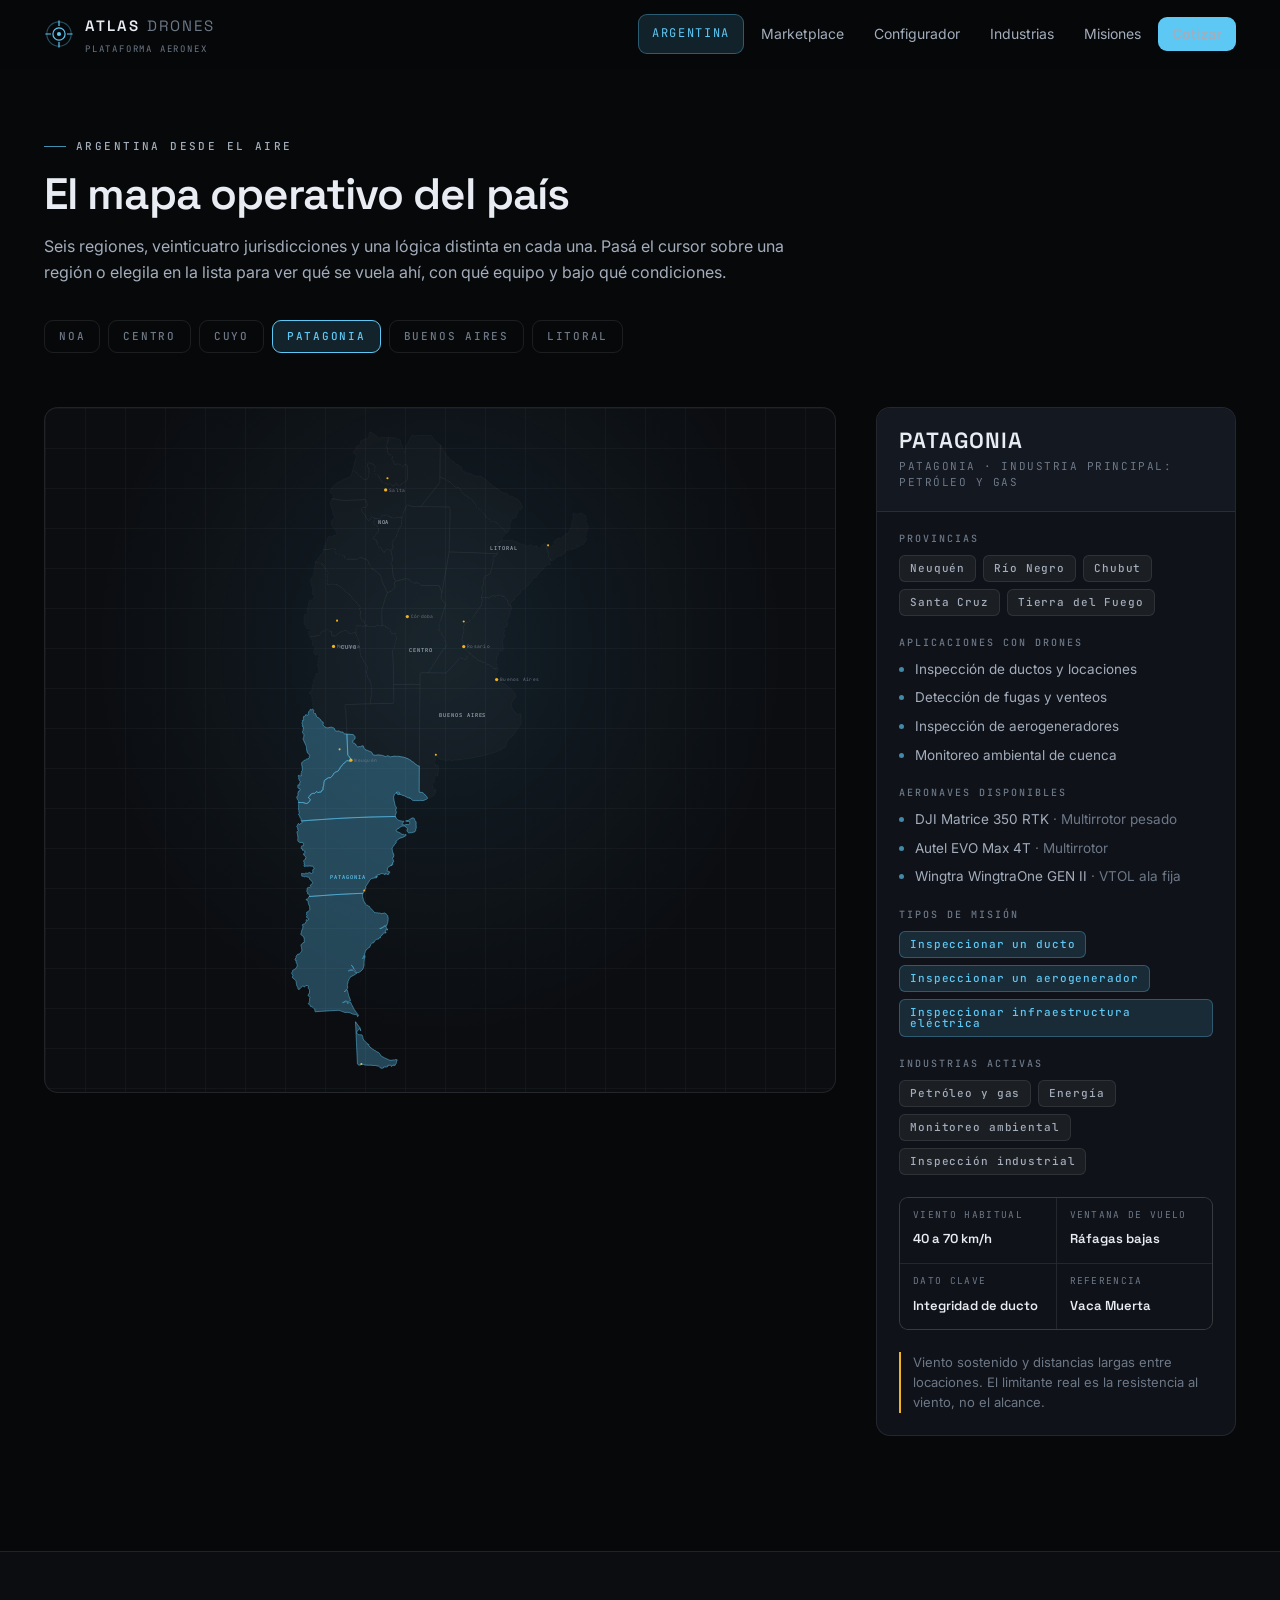
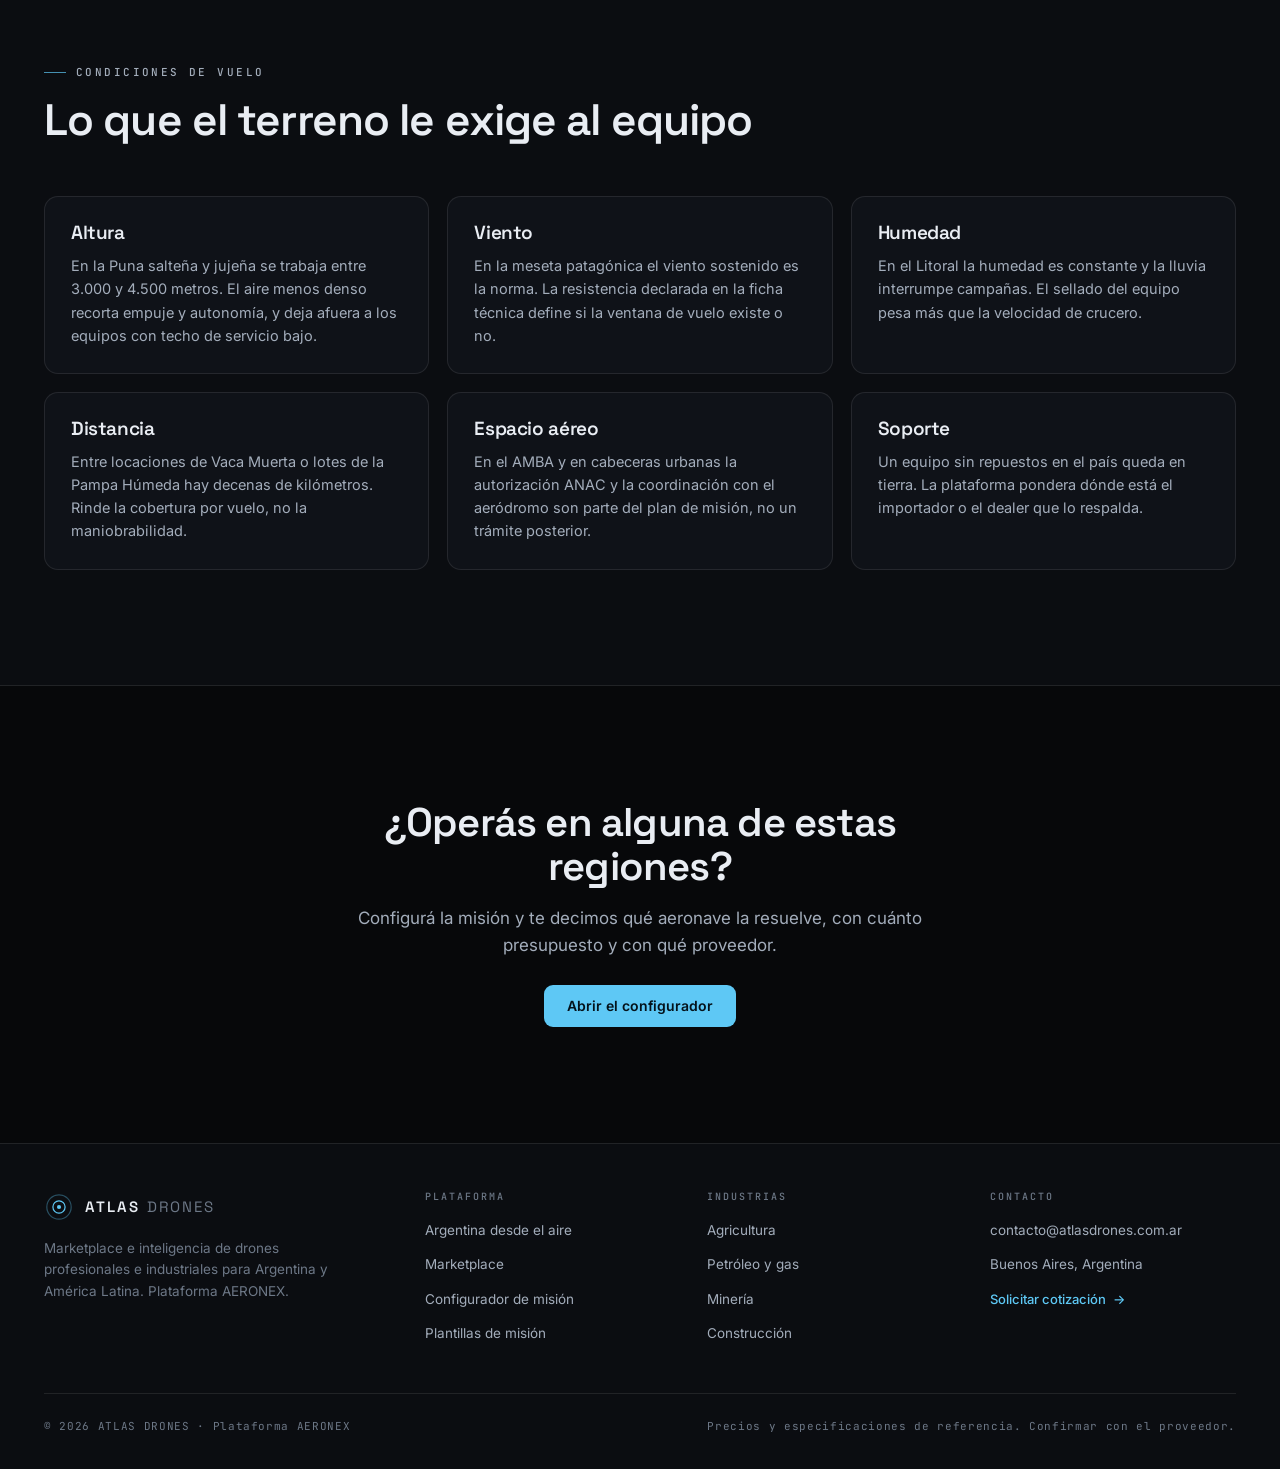
==== argentina.html @ d0c87d59 "Plataforma AERONEX: marketplace e inteligencia de drones para Argentina Sitio estatico de cuatro pag" ====
<!doctype html>
<html lang="es">
<head>
<meta charset="utf-8">
<meta name="viewport" content="width=device-width, initial-scale=1">
<title>Argentina desde el aire · ATLAS DRONES</title>
<meta name="description" content="Mapa interactivo de las seis regiones operativas argentinas: industrias, aplicaciones con drones, aeronaves y tipos de misión.">
<meta name="theme-color" content="#07080a">
<meta property="og:title" content="ATLAS DRONES · plataforma AERONEX">
<meta property="og:description" content="Marketplace e inteligencia de drones profesionales para la industria argentina.">
<meta property="og:type" content="website">
<meta property="og:locale" content="es_AR">
<link rel="icon" href="assets/favicon.svg" type="image/svg+xml">
<link rel="preconnect" href="https://fonts.googleapis.com">
<link rel="preconnect" href="https://fonts.gstatic.com" crossorigin>
<link href="https://fonts.googleapis.com/css2?family=Space+Grotesk:wght@400;500;600;700&family=Inter:wght@400;500;600&family=JetBrains+Mono:wght@400;500&display=swap" rel="stylesheet">
<link rel="stylesheet" href="styles.css">
</head>
<body>
<a class="skip-link" href="#main">Saltar al contenido</a>

<header class="nav" id="nav">
  <div class="container nav__inner">
    <a class="brand" href="index.html" aria-label="ATLAS DRONES, inicio">
      <svg class="brand__mark" viewBox="0 0 32 32" aria-hidden="true">
        <circle cx="16" cy="16" r="13" fill="none" stroke="currentColor" stroke-width="1.3" opacity=".35"/>
        <circle cx="16" cy="16" r="6.5" fill="none" stroke="currentColor" stroke-width="1.3"/>
        <path d="M16 1.5v6M16 24.5v6M1.5 16h6M24.5 16h6" stroke="currentColor" stroke-width="1.3"/>
        <circle cx="16" cy="16" r="2.2" fill="currentColor"/>
      </svg>
      <span>
        <span class="brand__text">ATLAS<span> DRONES</span></span>
        <span class="brand__sub">PLATAFORMA AERONEX</span>
      </span>
    </a>
    <nav class="nav__links" id="navLinks" aria-label="Navegación principal">
      <a href="argentina.html" class="nav__ar">ARGENTINA</a>
      <a href="marketplace.html">Marketplace</a>
      <a href="configurador.html">Configurador</a>
      <a href="index.html#industrias">Industrias</a>
      <a href="index.html#misiones">Misiones</a>
      <a href="#" class="btn btn--sm" data-quote="Consulta general">Cotizar</a>
    </nav>
    <button class="nav__toggle" id="navToggle" aria-expanded="false" aria-controls="navLinks" aria-label="Abrir menú">
      <span></span><span></span><span></span>
    </button>
  </div>
</header>

<main id="main">

  <section class="section" style="padding-block:clamp(40px,6vw,72px) 0">
    <div class="container">
      <header class="section__head reveal" style="margin-bottom:34px">
        <p class="eyebrow">Argentina desde el aire</p>
        <h2>El mapa operativo del país</h2>
        <p>
          Seis regiones, veinticuatro jurisdicciones y una lógica distinta en cada una.
          Pasá el cursor sobre una región o elegila en la lista para ver qué se vuela ahí,
          con qué equipo y bajo qué condiciones.
        </p>
      </header>
      <div class="regiontabs reveal" id="regionTabs"></div>
    </div>
  </section>

  <section class="section" style="padding-top:28px">
    <div class="container">
      <div class="mapwrap">
        <div class="mapstage reveal" id="mapStage"></div>
        <aside class="mappanel reveal" id="mapPanel" aria-live="polite"></aside>
      </div>
    </div>
  </section>

  <section class="section section--alt">
    <div class="container">
      <header class="section__head reveal">
        <p class="eyebrow">Condiciones de vuelo</p>
        <h2>Lo que el terreno le exige al equipo</h2>
      </header>
      <div class="grid grid--3">
        <article class="card reveal"><h3>Altura</h3><p>En la Puna salteña y jujeña se trabaja entre 3.000 y 4.500 metros. El aire menos denso recorta empuje y autonomía, y deja afuera a los equipos con techo de servicio bajo.</p></article>
        <article class="card reveal"><h3>Viento</h3><p>En la meseta patagónica el viento sostenido es la norma. La resistencia declarada en la ficha técnica define si la ventana de vuelo existe o no.</p></article>
        <article class="card reveal"><h3>Humedad</h3><p>En el Litoral la humedad es constante y la lluvia interrumpe campañas. El sellado del equipo pesa más que la velocidad de crucero.</p></article>
        <article class="card reveal"><h3>Distancia</h3><p>Entre locaciones de Vaca Muerta o lotes de la Pampa Húmeda hay decenas de kilómetros. Rinde la cobertura por vuelo, no la maniobrabilidad.</p></article>
        <article class="card reveal"><h3>Espacio aéreo</h3><p>En el AMBA y en cabeceras urbanas la autorización ANAC y la coordinación con el aeródromo son parte del plan de misión, no un trámite posterior.</p></article>
        <article class="card reveal"><h3>Soporte</h3><p>Un equipo sin repuestos en el país queda en tierra. La plataforma pondera dónde está el importador o el dealer que lo respalda.</p></article>
      </div>
    </div>
  </section>

  <section class="section">
    <div class="container" style="text-align:center;max-width:700px">
      <h2 class="reveal" style="font-size:clamp(26px,4vw,40px);margin-bottom:16px">¿Operás en alguna de estas regiones?</h2>
      <p class="lead reveal" style="margin:0 auto 26px">Configurá la misión y te decimos qué aeronave la resuelve, con cuánto presupuesto y con qué proveedor.</p>
      <div class="reveal"><a class="btn" href="configurador.html">Abrir el configurador</a></div>
    </div>
  </section>

</main>

<footer class="footer">
  <div class="container">
    <div class="footer__grid">
      <div>
        <a class="brand" href="index.html">
          <svg class="brand__mark" viewBox="0 0 32 32" aria-hidden="true">
            <circle cx="16" cy="16" r="13" fill="none" stroke="currentColor" stroke-width="1.3" opacity=".35"/>
            <circle cx="16" cy="16" r="6.5" fill="none" stroke="currentColor" stroke-width="1.3"/>
            <circle cx="16" cy="16" r="2.2" fill="currentColor"/>
          </svg>
          <span><span class="brand__text">ATLAS<span> DRONES</span></span></span>
        </a>
        <p>Marketplace e inteligencia de drones profesionales e industriales para Argentina y América Latina. Plataforma AERONEX.</p>
      </div>
      <div>
        <h4>Plataforma</h4>
        <ul>
          <li><a href="argentina.html">Argentina desde el aire</a></li>
          <li><a href="marketplace.html">Marketplace</a></li>
          <li><a href="configurador.html">Configurador de misión</a></li>
          <li><a href="index.html#misiones">Plantillas de misión</a></li>
        </ul>
      </div>
      <div>
        <h4>Industrias</h4>
        <ul>
          <li><a href="marketplace.html?industria=agro">Agricultura</a></li>
          <li><a href="marketplace.html?industria=oil-gas">Petróleo y gas</a></li>
          <li><a href="marketplace.html?industria=mineria">Minería</a></li>
          <li><a href="marketplace.html?industria=construccion">Construcción</a></li>
        </ul>
      </div>
      <div>
        <h4>Contacto</h4>
        <ul>
          <li><a href="mailto:contacto@atlasdrones.com.ar">contacto@atlasdrones.com.ar</a></li>
          <li><span>Buenos Aires, Argentina</span></li>
          <li><button class="link" type="button" data-quote="Consulta general" style="background:none;border:0;padding:0;cursor:pointer">Solicitar cotización</button></li>
        </ul>
      </div>
    </div>
    <div class="footer__bottom">
      <p>&copy; <span data-year>2026</span> ATLAS DRONES · Plataforma AERONEX</p>
      <p>Precios y especificaciones de referencia. Confirmar con el proveedor.</p>
    </div>
  </div>
</footer>

<!-- ------------------------------------------------------- modal cotización -->
<div class="modal" id="quoteModal" role="dialog" aria-modal="true" aria-labelledby="quoteTitle">
  <div class="modal__box">
    <div class="modal__head">
      <h3 id="quoteTitle">Solicitar cotización</h3>
      <button class="modal__close" type="button" data-close aria-label="Cerrar">&times;</button>
    </div>
    <p class="modal__sub">Consulta sobre: <strong id="quoteContext" class="accent">Consulta general</strong></p>
    <form data-mailto="contacto@atlasdrones.com.ar">
      <input type="hidden" name="asunto" id="quoteSubject" value="Consulta general">
      <div class="field"><label for="qNombre">Nombre y empresa</label><input id="qNombre" name="nombre" required placeholder="Nombre, razón social"></div>
      <div class="field"><label for="qContacto">Correo o teléfono</label><input id="qContacto" name="contacto" required placeholder="Para responderte"></div>
      <div class="field"><label for="qProvincia">Provincia de operación</label><input id="qProvincia" name="provincia" placeholder="Neuquén, Córdoba, Salta..."></div>
      <div class="field"><label for="qMensaje">Misión y alcance</label><textarea id="qMensaje" name="mensaje" rows="4" required placeholder="Qué necesitás relevar, superficie o kilómetros, fecha estimada"></textarea></div>
      <button class="btn btn--block" type="submit">Enviar consulta</button>
      <p class="formnote"></p>
    </form>
  </div>
</div>

<script src="assets/data.js"></script>
<script src="assets/geo-argentina.js"></script>
<script src="assets/app.js"></script>
<script src="assets/argentina.js"></script>
</body>
</html>
---- styles.css ----
/* ============================================================================
   ATLAS DRONES · plataforma AERONEX
   Sistema visual: base aeroespacial oscura, acento celeste argentino.
   ========================================================================== */

:root{
  --bg:#07080a;
  --bg-2:#0b0d11;
  --surface:#0f1218;
  --surface-2:#141821;
  --line:rgba(255,255,255,.09);
  --line-2:rgba(255,255,255,.16);
  --tx:#e9edf3;
  --tx-2:#a3adbb;
  --tx-3:#6d7887;
  --ac:#5ec8f5;            /* celeste */
  --ac-2:#8fdcff;
  --ac-dim:rgba(94,200,245,.14);
  --sol:#f0b323;           /* sol de mayo */
  --alert:#ff5a52;
  --ok:#35d39a;
  --r:14px;
  --r-sm:9px;
  --shadow:0 22px 60px -28px rgba(0,0,0,.9);
  --mono:"JetBrains Mono",ui-monospace,SFMono-Regular,Menlo,monospace;
  --display:"Space Grotesk",system-ui,sans-serif;
  --body:"Inter",system-ui,-apple-system,sans-serif;
}

*,*::before,*::after{box-sizing:border-box}
html{scroll-behavior:smooth;-webkit-text-size-adjust:100%}
body{
  margin:0;background:var(--bg);color:var(--tx);
  font:400 16px/1.6 var(--body);
  overflow-x:hidden;
  -webkit-font-smoothing:antialiased;
}
img{max-width:100%;display:block}
a{color:inherit;text-decoration:none}
button,input,select,textarea{font:inherit;color:inherit}
h1,h2,h3,h4{font-family:var(--display);font-weight:600;line-height:1.1;letter-spacing:-.02em;margin:0}
p{margin:0}
ul,ol{margin:0;padding:0;list-style:none}

::selection{background:var(--ac);color:#04121a}
:focus-visible{outline:2px solid var(--ac);outline-offset:3px;border-radius:4px}

.container{width:100%;max-width:1240px;margin-inline:auto;padding-inline:24px}
.skip-link{position:absolute;left:-9999px;top:0;background:var(--ac);color:#04121a;padding:10px 16px;z-index:200}
.skip-link:focus{left:12px;top:12px}

/* ---------- tipografía utilitaria ---------- */
.eyebrow{
  font:500 11px/1 var(--mono);letter-spacing:.22em;text-transform:uppercase;
  color:var(--ac);display:flex;align-items:center;gap:10px;margin-bottom:18px;
}
.eyebrow::before{content:"";width:22px;height:1px;background:var(--ac);opacity:.7}
.eyebrow--sol{color:var(--sol)}
.eyebrow--sol::before{background:var(--sol)}
.mono{font-family:var(--mono);font-size:12px;letter-spacing:.08em}
.accent{color:var(--ac)}
.lead{color:var(--tx-2);font-size:17px;max-width:62ch}

/* ---------- navegación ---------- */
.nav{position:sticky;top:0;z-index:100;background:rgba(7,8,10,.78);backdrop-filter:blur(14px);border-bottom:1px solid transparent;transition:border-color .25s,background .25s}
.nav.is-stuck{border-bottom-color:var(--line);background:rgba(7,8,10,.94)}
.nav__inner{display:flex;align-items:center;gap:24px;height:68px}
.brand{display:flex;align-items:center;gap:11px;flex-shrink:0}
.brand__mark{width:30px;height:30px;color:var(--ac);flex-shrink:0}
.brand__text{font:600 15px/1 var(--display);letter-spacing:.14em}
.brand__text span{color:var(--tx-3);font-weight:400}
.brand__sub{display:block;font:400 9px/1.4 var(--mono);letter-spacing:.2em;color:var(--tx-3);margin-top:4px}
.nav__links{display:flex;align-items:center;gap:4px;margin-left:auto}
.nav__links a{
  padding:9px 13px;border-radius:var(--r-sm);font-size:14px;color:var(--tx-2);
  transition:color .2s,background .2s;white-space:nowrap;
}
.nav__links a:hover{color:var(--tx);background:rgba(255,255,255,.05)}
.nav__links a.is-active{color:var(--tx)}
.nav__links a.nav__ar{
  color:var(--ac);font-family:var(--mono);font-size:12px;letter-spacing:.14em;
  border:1px solid rgba(94,200,245,.35);background:var(--ac-dim);
}
.nav__links a.nav__ar:hover{background:rgba(94,200,245,.22);color:var(--ac-2)}
.nav__toggle{display:none;width:42px;height:42px;background:none;border:1px solid var(--line);border-radius:var(--r-sm);cursor:pointer;padding:0;margin-left:auto}
.nav__toggle span{display:block;width:18px;height:1.5px;background:var(--tx);margin:4px auto;transition:transform .25s,opacity .2s}
.nav__toggle[aria-expanded="true"] span:nth-child(1){transform:translateY(5.5px) rotate(45deg)}
.nav__toggle[aria-expanded="true"] span:nth-child(2){opacity:0}
.nav__toggle[aria-expanded="true"] span:nth-child(3){transform:translateY(-5.5px) rotate(-45deg)}

/* ---------- botones ---------- */
.btn{
  display:inline-flex;align-items:center;justify-content:center;gap:9px;
  padding:13px 22px;border-radius:var(--r-sm);border:1px solid transparent;
  background:var(--ac);color:#04121a;font:600 14px/1 var(--body);
  cursor:pointer;transition:transform .18s,box-shadow .2s,background .2s;
}
.btn:hover{background:var(--ac-2);transform:translateY(-1px);box-shadow:0 12px 30px -14px rgba(94,200,245,.8)}
.btn:active{transform:none}
.btn--ghost{background:transparent;border-color:var(--line-2);color:var(--tx)}
.btn--ghost:hover{background:rgba(255,255,255,.06);border-color:var(--ac);box-shadow:none;color:var(--tx)}
.btn--sm{padding:9px 15px;font-size:13px}
.btn--block{width:100%}
.link{
  display:inline-flex;align-items:center;gap:7px;color:var(--ac);
  font:500 13px/1 var(--body);
}
.link::after{content:"→";transition:transform .2s}
.link:hover::after{transform:translateX(4px)}

/* ---------- secciones ---------- */
.section{padding-block:clamp(72px,9vw,120px);position:relative}
.section--alt{background:var(--bg-2);border-block:1px solid var(--line)}
.section__head{max-width:760px;margin-bottom:52px}
.section__head h2{font-size:clamp(28px,4.2vw,44px);margin-bottom:16px}
.section__head p{color:var(--tx-2)}
.head-row{display:flex;align-items:flex-end;justify-content:space-between;gap:24px;flex-wrap:wrap}

/* ---------- hero ---------- */
.hero{position:relative;overflow:hidden;padding-block:clamp(56px,8vw,104px) clamp(64px,9vw,110px)}
.hero__bg{position:absolute;inset:0;pointer-events:none}
.hero__bg::before{
  content:"";position:absolute;inset:0;
  background-image:linear-gradient(rgba(255,255,255,.028) 1px,transparent 1px),
                   linear-gradient(90deg,rgba(255,255,255,.028) 1px,transparent 1px);
  background-size:64px 64px;
  mask-image:radial-gradient(ellipse 80% 60% at 50% 30%,#000 20%,transparent 75%);
}
.hero__glow{
  position:absolute;top:-18%;left:50%;translate:-50% 0;width:min(900px,120%);aspect-ratio:1;
  background:radial-gradient(circle,rgba(94,200,245,.16),transparent 62%);
}
.hero__inner{position:relative;display:grid;grid-template-columns:minmax(0,1.05fr) minmax(0,.95fr);gap:56px;align-items:center}
.hero__title{font-size:clamp(38px,6.4vw,72px);letter-spacing:-.035em;margin-bottom:22px}
.hero__title em{font-style:normal;color:var(--ac);display:block}
.hero__lead{color:var(--tx-2);font-size:clamp(15px,1.6vw,18px);max-width:56ch;margin-bottom:30px}
.hero__actions{display:flex;gap:12px;flex-wrap:wrap;margin-bottom:34px}
.hero__meta{display:flex;gap:28px;flex-wrap:wrap;padding-top:26px;border-top:1px solid var(--line)}
.hero__meta div strong{display:block;font:600 22px/1 var(--display);color:var(--tx)}
.hero__meta div span{font:400 11px/1.5 var(--mono);letter-spacing:.14em;color:var(--tx-3);text-transform:uppercase}

/* mapa decorativo del hero */
.hero__map{position:relative}
.hero__map svg{width:100%;height:auto;max-height:min(64vh,620px);display:block;overflow:visible}
.hero__map .prov{fill:rgba(94,200,245,.07);stroke:rgba(94,200,245,.4);stroke-width:.8;transition:fill .6s}
.hero__map .prov.lit{fill:rgba(94,200,245,.2)}
.hero__map .city{fill:var(--sol)}
.hero__map .pulse{fill:none;stroke:var(--sol);animation:pulse 3s ease-out infinite}
@keyframes pulse{0%{r:3;opacity:.9}100%{r:26;opacity:0}}

/* ---------- tira de industrias ---------- */
.ticker{border-block:1px solid var(--line);background:var(--bg-2);overflow:hidden;padding-block:14px}
.ticker__track{display:flex;gap:38px;width:max-content;animation:slide 46s linear infinite}
.ticker span{font:500 12px/1 var(--mono);letter-spacing:.16em;text-transform:uppercase;color:var(--tx-3);white-space:nowrap;display:flex;align-items:center;gap:38px}
.ticker span::after{content:"";width:4px;height:4px;border-radius:50%;background:var(--ac);opacity:.6}
@keyframes slide{to{transform:translateX(-50%)}}

/* ---------- grillas de tarjetas ---------- */
.grid{display:grid;gap:18px}
.grid--2{grid-template-columns:repeat(auto-fit,minmax(320px,1fr))}
.grid--3{grid-template-columns:repeat(auto-fit,minmax(290px,1fr))}
.grid--4{grid-template-columns:repeat(auto-fit,minmax(230px,1fr))}

.card{
  position:relative;background:var(--surface);border:1px solid var(--line);
  border-radius:var(--r);padding:26px;transition:border-color .25s,transform .25s,background .25s;
}
.card:hover{border-color:var(--line-2);transform:translateY(-3px);background:var(--surface-2)}
.card h3{font-size:19px;margin-bottom:10px}
.card p{color:var(--tx-2);font-size:14.5px}
.card__icon{width:34px;height:34px;stroke:var(--ac);fill:none;stroke-width:1.4;stroke-linecap:round;stroke-linejoin:round;margin-bottom:18px}
.card__num{font:500 11px/1 var(--mono);color:var(--tx-3);letter-spacing:.16em;margin-bottom:16px;display:block}

/* industria */
.ind{
  display:flex;flex-direction:column;gap:6px;padding:18px;background:var(--surface);
  border:1px solid var(--line);border-radius:var(--r-sm);transition:border-color .2s,background .2s;
}
.ind:hover{border-color:var(--ac);background:var(--surface-2)}
.ind strong{font:600 15px/1.2 var(--display)}
.ind span{font-size:12.5px;color:var(--tx-3)}

/* ---------- mapa interactivo ---------- */
.mapwrap{display:grid;grid-template-columns:minmax(0,1fr) minmax(0,360px);gap:40px;align-items:start}
.mapstage{
  position:relative;background:
    radial-gradient(ellipse at 50% 35%,rgba(94,200,245,.10),transparent 62%),
    var(--bg-2);
  border:1px solid var(--line);border-radius:var(--r);padding:18px;overflow:hidden;
}
.mapstage::before{
  content:"";position:absolute;inset:0;
  background-image:linear-gradient(rgba(255,255,255,.03) 1px,transparent 1px),
                   linear-gradient(90deg,rgba(255,255,255,.03) 1px,transparent 1px);
  background-size:40px 40px;pointer-events:none;
}
.mapstage svg{position:relative;width:100%;height:auto;max-height:72vh;display:block;overflow:visible}
.mapstage .prov{
  fill:rgba(255,255,255,.045);stroke:rgba(255,255,255,.22);stroke-width:.7;
  cursor:pointer;transition:fill .25s,stroke .25s;
}
.mapstage .prov:hover{fill:rgba(94,200,245,.28);stroke:var(--ac)}
.mapstage g.region.is-on .prov{fill:rgba(94,200,245,.3);stroke:var(--ac);stroke-width:1}
.mapstage g.region.is-dim .prov{fill:rgba(255,255,255,.02);stroke:rgba(255,255,255,.1)}
.mapstage .rlabel{
  font:500 11px/1 var(--mono);letter-spacing:.18em;fill:var(--tx-2);
  text-anchor:middle;pointer-events:none;transition:fill .25s;
}
.mapstage g.region.is-on .rlabel{fill:var(--ac)}
.mapstage .city-dot{fill:var(--sol);pointer-events:none}
.mapstage .city-name{font:400 9.5px/1 var(--mono);fill:var(--tx-3);pointer-events:none;letter-spacing:.06em}
.mapstage .scan{
  fill:none;stroke:var(--ac);stroke-width:1;opacity:.55;
  animation:scan 6s linear infinite;
}
@keyframes scan{0%{transform:translateY(0)}100%{transform:translateY(var(--h,1345px))}}

.mappanel{position:sticky;top:92px;background:var(--surface);border:1px solid var(--line);border-radius:var(--r);overflow:hidden}
.mappanel__top{padding:20px 22px;border-bottom:1px solid var(--line);background:var(--surface-2)}
.mappanel__top h3{font-size:22px;letter-spacing:.04em}
.mappanel__top p{font:400 11px/1.5 var(--mono);letter-spacing:.14em;text-transform:uppercase;color:var(--tx-3);margin-top:6px}
.mappanel__body{padding:22px}
.pblock{margin-bottom:22px}
.pblock:last-child{margin-bottom:0}
.pblock h4{font:500 10px/1 var(--mono);letter-spacing:.2em;text-transform:uppercase;color:var(--tx-3);margin-bottom:11px}
.pblock ul{display:flex;flex-direction:column;gap:7px}
.pblock li{font-size:13.5px;color:var(--tx-2);padding-left:16px;position:relative}
.pblock li::before{content:"";position:absolute;left:0;top:8px;width:5px;height:5px;border-radius:50%;background:var(--ac);opacity:.65}
.chips{display:flex;flex-wrap:wrap;gap:7px}
.chip{
  font:500 11px/1 var(--mono);letter-spacing:.08em;padding:7px 10px;border-radius:6px;
  background:rgba(255,255,255,.05);border:1px solid var(--line);color:var(--tx-2);
}
.chip--ac{background:var(--ac-dim);border-color:rgba(94,200,245,.3);color:var(--ac)}
.chip--sol{background:rgba(240,179,35,.12);border-color:rgba(240,179,35,.3);color:var(--sol)}
.pnote{font-size:13px;color:var(--tx-3);border-left:2px solid var(--sol);padding-left:12px;line-height:1.55}
.pstats{display:grid;grid-template-columns:1fr 1fr;gap:1px;background:var(--line);border:1px solid var(--line);border-radius:var(--r-sm);overflow:hidden}
.pstats div{background:var(--surface);padding:12px 13px}
.pstats span{display:block;font:400 9.5px/1 var(--mono);letter-spacing:.14em;text-transform:uppercase;color:var(--tx-3);margin-bottom:6px}
.pstats b{font:600 13px/1.2 var(--display);color:var(--tx)}

.regiontabs{display:flex;flex-wrap:wrap;gap:8px;margin-bottom:26px}
.regiontabs button{
  font:500 11px/1 var(--mono);letter-spacing:.16em;padding:10px 14px;border-radius:var(--r-sm);
  background:transparent;border:1px solid var(--line);color:var(--tx-3);cursor:pointer;transition:all .2s;
}
.regiontabs button:hover{color:var(--tx);border-color:var(--line-2)}
.regiontabs button.is-on{background:var(--ac-dim);border-color:var(--ac);color:var(--ac)}

/* ---------- misiones ---------- */
.mission{
  display:flex;flex-direction:column;gap:12px;padding:22px;background:var(--surface);
  border:1px solid var(--line);border-radius:var(--r);transition:border-color .25s,transform .25s;
}
.mission:hover{border-color:var(--ac);transform:translateY(-3px)}
.mission__top{display:flex;align-items:center;justify-content:space-between;gap:12px}
.mission h3{font-size:17px}
.mission__ex{font-size:13px;color:var(--tx-3);font-style:italic}
.mission__needs{font-size:13.5px;color:var(--tx-2)}
.mission__specs{display:flex;flex-wrap:wrap;gap:6px;margin-top:auto;padding-top:6px}

/* ---------- marketplace ---------- */
.shopbar{
  display:flex;gap:14px;flex-wrap:wrap;align-items:center;justify-content:space-between;
  padding:16px 18px;background:var(--surface);border:1px solid var(--line);border-radius:var(--r);margin-bottom:26px;
}
.filters{display:flex;gap:10px;flex-wrap:wrap;align-items:center}
.select{position:relative}
.select select{
  appearance:none;background:var(--bg-2);border:1px solid var(--line);color:var(--tx);
  padding:10px 34px 10px 13px;border-radius:var(--r-sm);font-size:13.5px;cursor:pointer;
}
.select::after{content:"▾";position:absolute;right:13px;top:50%;translate:0 -50%;pointer-events:none;color:var(--tx-3);font-size:11px}
.fx{display:flex;align-items:center;gap:10px}
.toggle{display:flex;background:var(--bg-2);border:1px solid var(--line);border-radius:var(--r-sm);padding:3px}
.toggle button{
  background:none;border:0;padding:7px 14px;border-radius:6px;cursor:pointer;
  font:500 12px/1 var(--mono);letter-spacing:.1em;color:var(--tx-3);transition:all .2s;
}
.toggle button.is-on{background:var(--ac);color:#04121a}

.gear{display:flex;flex-direction:column;background:var(--surface);border:1px solid var(--line);border-radius:var(--r);overflow:hidden;transition:border-color .25s,transform .25s}
.gear:hover{border-color:var(--line-2);transform:translateY(-3px)}
.gear__vis{position:relative;height:150px;background:radial-gradient(ellipse at 50% 60%,rgba(94,200,245,.16),transparent 65%),var(--surface-2);border-bottom:1px solid var(--line);display:grid;place-items:center}
.gear__vis svg{width:96px;height:96px;stroke:var(--ac);fill:none;stroke-width:1.1;opacity:.9}
.gear__tier{position:absolute;top:12px;left:12px;font:500 10px/1 var(--mono);letter-spacing:.14em;text-transform:uppercase;padding:6px 9px;border-radius:5px;background:rgba(7,8,10,.75);border:1px solid var(--line);color:var(--tx-2)}
.gear__seller{position:absolute;top:12px;right:12px;font:500 10px/1 var(--mono);letter-spacing:.1em;padding:6px 9px;border-radius:5px;background:var(--ac-dim);color:var(--ac)}
.gear__body{padding:20px;display:flex;flex-direction:column;gap:12px;flex:1}
.gear__brand{font:500 11px/1 var(--mono);letter-spacing:.16em;color:var(--tx-3);text-transform:uppercase}
.gear__body h3{font-size:19px}
.gear__body>p{font-size:13.5px;color:var(--tx-2)}
.specs{display:grid;grid-template-columns:repeat(2,1fr);gap:1px;background:var(--line);border:1px solid var(--line);border-radius:var(--r-sm);overflow:hidden}
.specs div{background:var(--surface);padding:10px 12px}
.specs dt{font:400 9.5px/1 var(--mono);letter-spacing:.12em;text-transform:uppercase;color:var(--tx-3);margin-bottom:5px}
.specs dd{margin:0;font:600 13px/1.2 var(--display)}
.gear__foot{margin-top:auto;padding-top:14px;border-top:1px solid var(--line);display:flex;align-items:center;justify-content:space-between;gap:12px;flex-wrap:wrap}
.gear__price strong{display:block;font:600 18px/1.1 var(--display)}
.gear__price span{font:400 10px/1.4 var(--mono);letter-spacing:.1em;color:var(--tx-3);text-transform:uppercase}

.disclaimer{
  display:flex;gap:12px;align-items:flex-start;padding:14px 16px;border-radius:var(--r-sm);
  background:rgba(240,179,35,.07);border:1px solid rgba(240,179,35,.25);color:var(--tx-2);font-size:13px;margin-bottom:26px;
}
.disclaimer b{color:var(--sol);font-weight:600}

/* ---------- configurador ---------- */
.cfg{display:grid;grid-template-columns:minmax(0,380px) minmax(0,1fr);gap:36px;align-items:start}
.cfgform{background:var(--surface);border:1px solid var(--line);border-radius:var(--r);padding:26px;position:sticky;top:92px}
.field{margin-bottom:18px}
.field:last-child{margin-bottom:0}
.field label{display:block;font:500 10px/1 var(--mono);letter-spacing:.18em;text-transform:uppercase;color:var(--tx-3);margin-bottom:9px}
.field select,.field input,.field textarea{
  width:100%;background:var(--bg-2);border:1px solid var(--line);border-radius:var(--r-sm);
  padding:12px 13px;font-size:14px;transition:border-color .2s;
}
.field select{appearance:none;cursor:pointer;background-image:linear-gradient(45deg,transparent 50%,var(--tx-3) 50%),linear-gradient(135deg,var(--tx-3) 50%,transparent 50%);background-position:calc(100% - 18px) 19px,calc(100% - 13px) 19px;background-size:5px 5px;background-repeat:no-repeat}
.field input:focus,.field select:focus,.field textarea:focus{border-color:var(--ac);outline:none}
.field textarea{resize:vertical}
.range output{float:right;font:500 12px/1 var(--mono);color:var(--ac)}
input[type=range]{-webkit-appearance:none;appearance:none;width:100%;height:3px;background:var(--line-2);border-radius:2px;padding:0;border:0}
input[type=range]::-webkit-slider-thumb{-webkit-appearance:none;width:16px;height:16px;border-radius:50%;background:var(--ac);cursor:pointer;border:3px solid var(--bg)}
input[type=range]::-moz-range-thumb{width:16px;height:16px;border-radius:50%;background:var(--ac);cursor:pointer;border:3px solid var(--bg)}
.checks{display:flex;flex-wrap:wrap;gap:7px}
.checks label{display:inline-flex;align-items:center;gap:7px;padding:8px 11px;border:1px solid var(--line);border-radius:var(--r-sm);cursor:pointer;font:500 11px/1 var(--mono);letter-spacing:.06em;color:var(--tx-2);transition:all .2s;margin:0;text-transform:none}
.checks label:hover{border-color:var(--line-2)}
.checks input{position:absolute;opacity:0;pointer-events:none}
.checks label.is-on{background:var(--ac-dim);border-color:var(--ac);color:var(--ac)}

.result{display:flex;flex-direction:column;gap:20px}
.reco{
  position:relative;background:linear-gradient(160deg,rgba(94,200,245,.12),transparent 55%),var(--surface);
  border:1px solid rgba(94,200,245,.4);border-radius:var(--r);padding:28px;overflow:hidden;
}
.reco__tag{font:500 10px/1 var(--mono);letter-spacing:.24em;text-transform:uppercase;color:var(--ac);margin-bottom:14px;display:block}
.reco h3{font-size:clamp(24px,3.4vw,34px);margin-bottom:6px}
.reco__brand{font:500 12px/1 var(--mono);letter-spacing:.16em;text-transform:uppercase;color:var(--tx-3);margin-bottom:16px}
.reco__why{color:var(--tx-2);font-size:14.5px;margin-bottom:22px}
.meters{display:grid;gap:14px;margin-bottom:22px}
.meter__head{display:flex;justify-content:space-between;align-items:baseline;margin-bottom:7px}
.meter__head span{font:500 10px/1 var(--mono);letter-spacing:.16em;text-transform:uppercase;color:var(--tx-3)}
.meter__head b{font:600 14px/1 var(--display);color:var(--tx)}
.meter__bar{height:5px;border-radius:3px;background:rgba(255,255,255,.08);overflow:hidden}
.meter__bar i{display:block;height:100%;border-radius:3px;background:linear-gradient(90deg,var(--ac),var(--ac-2));width:0;transition:width .9s cubic-bezier(.2,.8,.2,1)}
.meter__bar.warm i{background:linear-gradient(90deg,var(--sol),#ffd469)}
.tco{display:grid;grid-template-columns:repeat(auto-fit,minmax(130px,1fr));gap:1px;background:var(--line);border:1px solid var(--line);border-radius:var(--r-sm);overflow:hidden;margin-bottom:22px}
.tco div{background:var(--surface);padding:14px}
.tco span{display:block;font:400 9.5px/1.3 var(--mono);letter-spacing:.12em;text-transform:uppercase;color:var(--tx-3);margin-bottom:7px}
.tco b{font:600 15px/1.1 var(--display)}
.alts{display:grid;gap:10px}
.alt{display:flex;align-items:center;gap:16px;padding:15px 18px;background:var(--surface);border:1px solid var(--line);border-radius:var(--r-sm);transition:border-color .2s}
.alt:hover{border-color:var(--line-2)}
.alt__rank{font:600 13px/1 var(--mono);color:var(--tx-3);width:22px;flex-shrink:0}
.alt__name{flex:1;min-width:0}
.alt__name strong{display:block;font:600 15px/1.2 var(--display)}
.alt__name span{font:400 11px/1.4 var(--mono);letter-spacing:.1em;color:var(--tx-3);text-transform:uppercase}
.alt__score{text-align:right;flex-shrink:0}
.alt__score strong{display:block;font:600 17px/1 var(--display);color:var(--ac)}
.alt__score span{font:400 9.5px/1.4 var(--mono);letter-spacing:.12em;color:var(--tx-3);text-transform:uppercase}

/* ---------- pasos ---------- */
.steps{counter-reset:s;display:grid;gap:18px;grid-template-columns:repeat(auto-fit,minmax(230px,1fr))}
.steps li{position:relative;padding:24px;background:var(--surface);border:1px solid var(--line);border-radius:var(--r)}
.steps li h3{font-size:17px;margin:14px 0 8px}
.steps li p{font-size:13.5px;color:var(--tx-2)}
.steps__num{font:500 11px/1 var(--mono);letter-spacing:.18em;color:var(--ac)}

/* ---------- expansión latam ---------- */
.latam{display:grid;grid-template-columns:repeat(auto-fit,minmax(150px,1fr));gap:10px}
.latam div{
  padding:16px;border:1px solid var(--line);border-radius:var(--r-sm);background:var(--surface);
  display:flex;flex-direction:column;gap:8px;
}
.latam div.is-live{border-color:var(--ac);background:linear-gradient(160deg,var(--ac-dim),transparent)}
.latam b{font:600 14px/1 var(--display)}
.latam span{font:400 10px/1 var(--mono);letter-spacing:.12em;text-transform:uppercase;color:var(--tx-3)}
.latam div.is-live span{color:var(--ac)}

/* ---------- modal de cotización ---------- */
.modal{position:fixed;inset:0;z-index:150;display:grid;place-items:center;padding:20px;background:rgba(3,4,6,.82);backdrop-filter:blur(6px);opacity:0;pointer-events:none;transition:opacity .25s}
.modal.is-open{opacity:1;pointer-events:auto}
.modal__box{width:100%;max-width:520px;max-height:90vh;overflow-y:auto;background:var(--surface);border:1px solid var(--line-2);border-radius:var(--r);padding:28px;transform:translateY(12px);transition:transform .25s}
.modal.is-open .modal__box{transform:none}
.modal__head{display:flex;justify-content:space-between;align-items:flex-start;gap:16px;margin-bottom:8px}
.modal__head h3{font-size:22px}
.modal__close{background:none;border:1px solid var(--line);border-radius:var(--r-sm);width:34px;height:34px;cursor:pointer;color:var(--tx-2);flex-shrink:0}
.modal__close:hover{border-color:var(--ac);color:var(--ac)}
.modal__sub{color:var(--tx-3);font-size:13.5px;margin-bottom:22px}
.formnote{margin-top:14px;font-size:13px;color:var(--tx-3);min-height:20px}
.formnote.ok{color:var(--ok)}
.formnote.err{color:var(--alert)}

/* ---------- pie ---------- */
.footer{border-top:1px solid var(--line);background:var(--bg-2);padding-block:48px 34px}
.footer__grid{display:grid;grid-template-columns:minmax(0,1.4fr) repeat(3,minmax(0,1fr));gap:36px;margin-bottom:38px}
.footer__grid p{color:var(--tx-3);font-size:13.5px;margin-top:16px;max-width:36ch}
.footer h4{font:500 10px/1 var(--mono);letter-spacing:.2em;text-transform:uppercase;color:var(--tx-3);margin-bottom:15px}
.footer li{margin-bottom:9px}
.footer li a,.footer li span{font-size:13.5px;color:var(--tx-2)}
.footer li a:hover{color:var(--ac)}
.footer__bottom{display:flex;justify-content:space-between;gap:16px;flex-wrap:wrap;padding-top:24px;border-top:1px solid var(--line)}
.footer__bottom p{font:400 11px/1.6 var(--mono);letter-spacing:.06em;color:var(--tx-3)}

/* ---------- animación de entrada ---------- */
.reveal{opacity:0;transform:translateY(18px);transition:opacity .7s cubic-bezier(.2,.8,.2,1),transform .7s cubic-bezier(.2,.8,.2,1)}
.reveal.is-in{opacity:1;transform:none}

/* ---------- responsive ---------- */
@media (max-width:1040px){
  .hero__inner{grid-template-columns:1fr;gap:40px}
  .hero__map{order:-1;max-width:340px;margin-inline:auto}
  .mapwrap{grid-template-columns:1fr}
  .mappanel{position:static}
  .cfg{grid-template-columns:1fr}
  .cfgform{position:static}
  .footer__grid{grid-template-columns:repeat(2,1fr);gap:28px}
}
@media (max-width:860px){
  .nav__toggle{display:block}
  .nav__links{
    position:fixed;inset:68px 0 auto;flex-direction:column;align-items:stretch;gap:2px;
    background:var(--bg);border-bottom:1px solid var(--line);padding:14px 24px 22px;
    transform:translateY(-120%);transition:transform .3s cubic-bezier(.2,.8,.2,1);
  }
  .nav__links.is-open{transform:none}
  .nav__links a{padding:13px 12px;font-size:15px}
  .nav__links a.nav__ar{text-align:center;margin-top:8px}
  .nav__links .btn{margin-top:8px}
}
@media (max-width:560px){
  .container{padding-inline:18px}
  .section{padding-block:64px}
  .card,.cfgform,.modal__box{padding:20px}
  .hero__meta{gap:20px}
  .specs,.pstats{grid-template-columns:1fr}
  .footer__grid{grid-template-columns:1fr}
}
@media (prefers-reduced-motion:reduce){
  *,*::before,*::after{animation-duration:.01ms!important;animation-iteration-count:1!important;transition-duration:.01ms!important;scroll-behavior:auto!important}
  .reveal{opacity:1;transform:none}
}
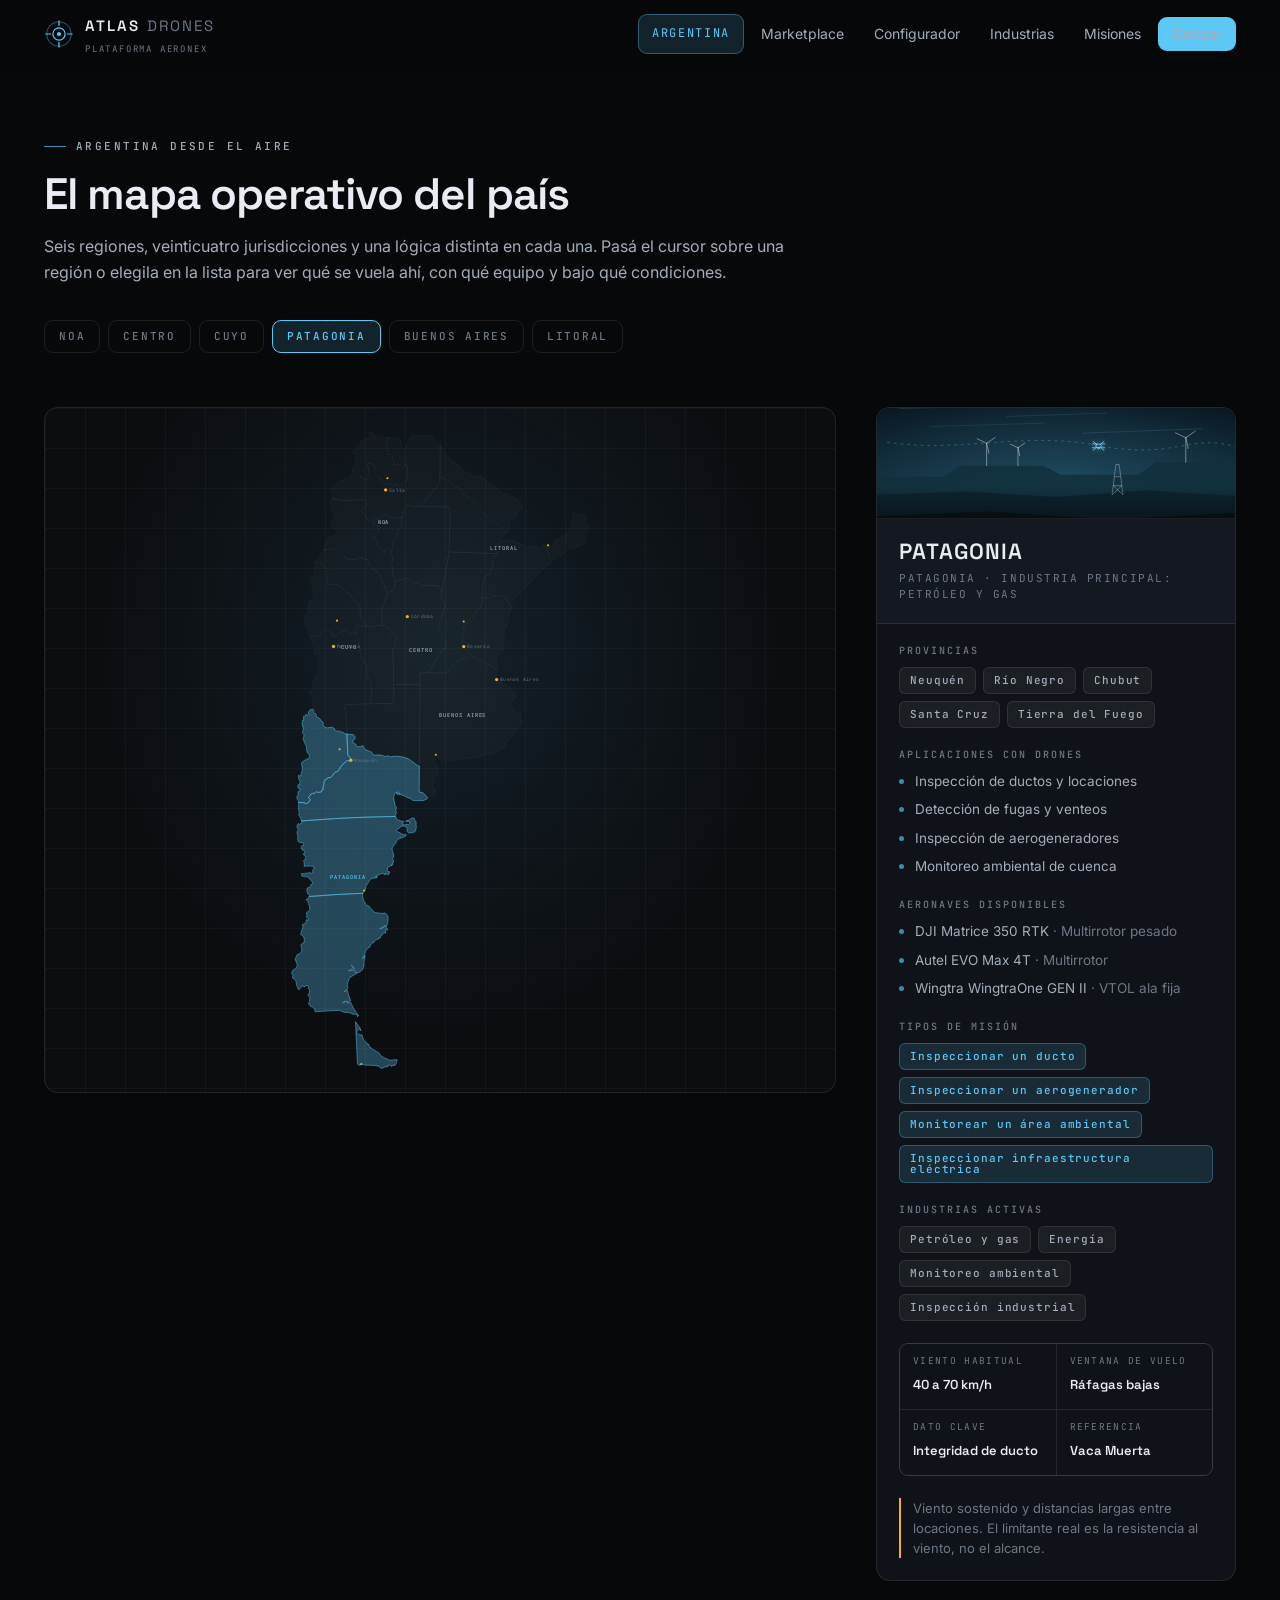
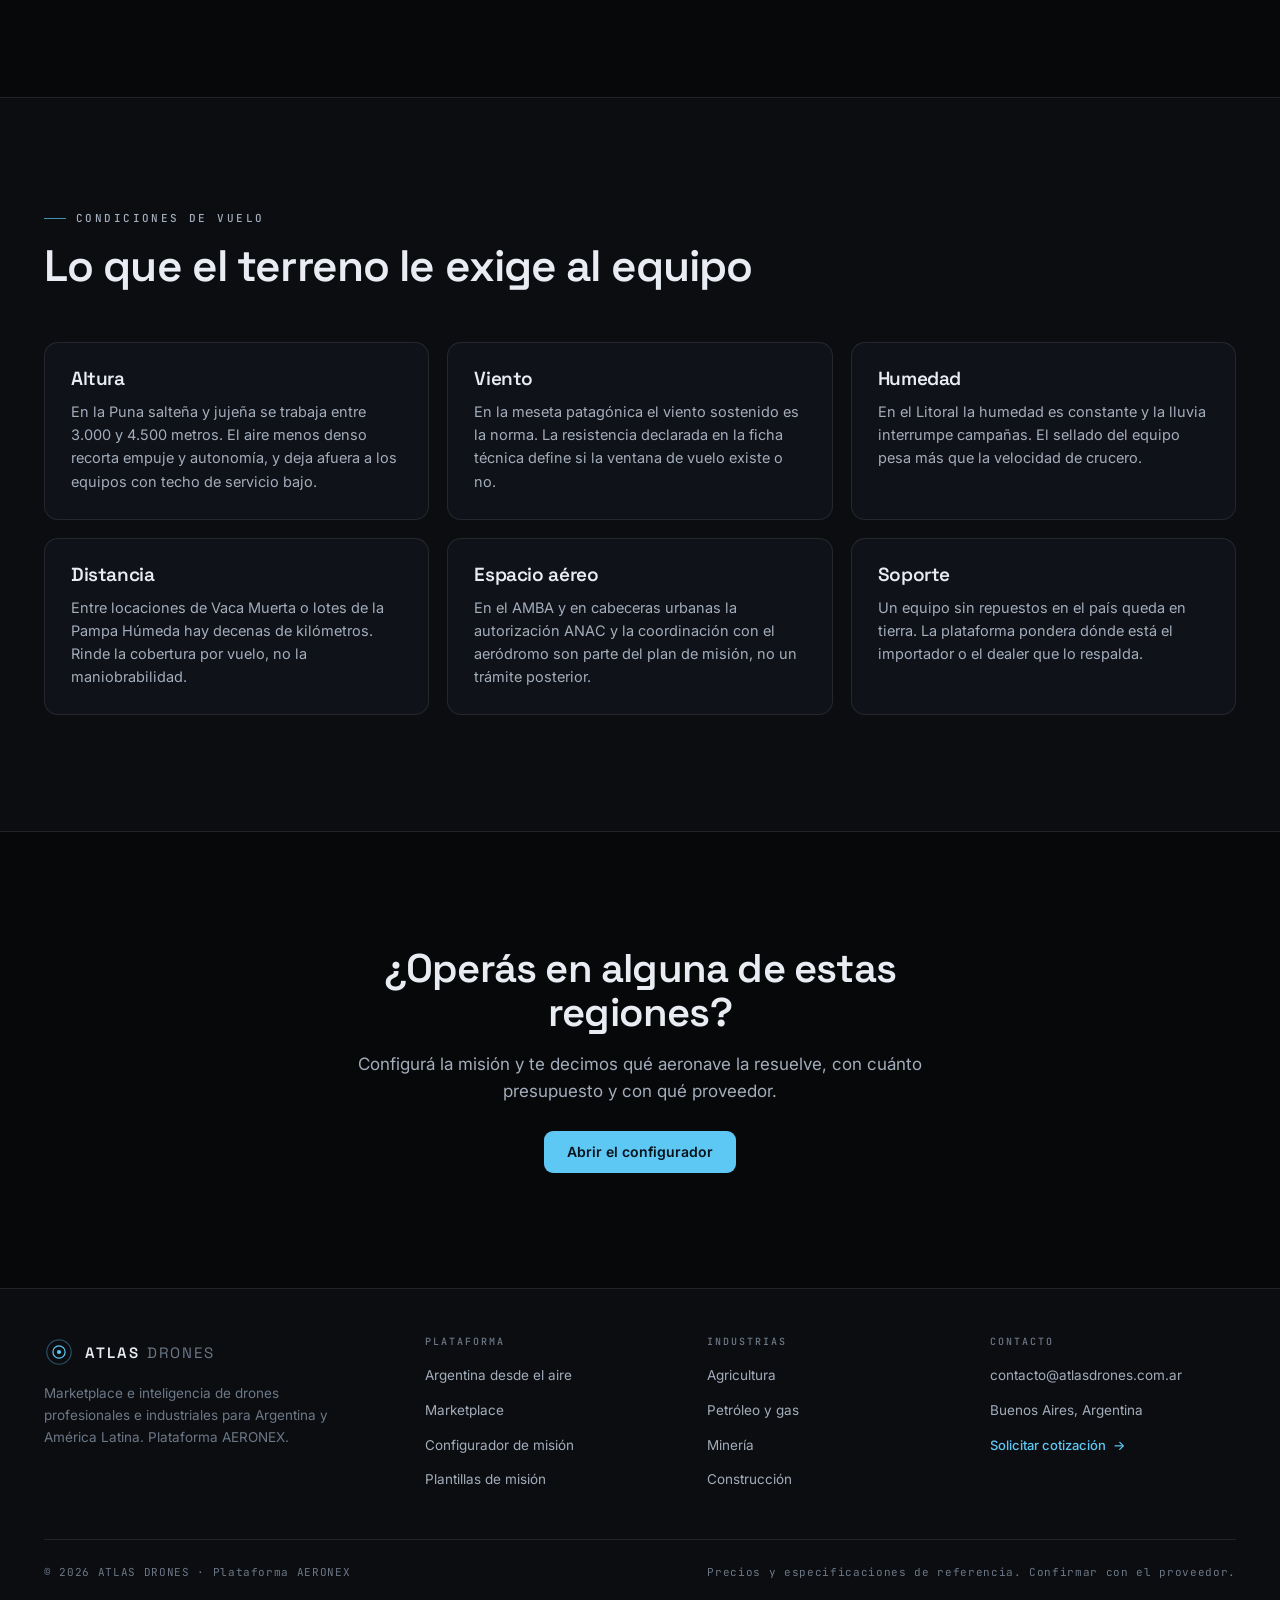
==== commit 19e63d16: "Catalogo ampliado, escenografia por region y preparacion del despliegue Catalogo - 22 aeronaves en l" ====
--- a/argentina.html
+++ b/argentina.html
@@ -6,10 +6,21 @@
 <title>Argentina desde el aire · ATLAS DRONES</title>
 <meta name="description" content="Mapa interactivo de las seis regiones operativas argentinas: industrias, aplicaciones con drones, aeronaves y tipos de misión.">
 <meta name="theme-color" content="#07080a">
-<meta property="og:title" content="ATLAS DRONES · plataforma AERONEX">
-<meta property="og:description" content="Marketplace e inteligencia de drones profesionales para la industria argentina.">
+<link rel="canonical" href="https://atlasdrones.com.ar/argentina.html">
+<meta property="og:site_name" content="ATLAS DRONES">
+<meta property="og:title" content="Argentina desde el aire · ATLAS DRONES">
+<meta property="og:description" content="Mapa interactivo de las seis regiones operativas argentinas: industrias, aplicaciones con drones, aeronaves y tipos de misión.">
 <meta property="og:type" content="website">
 <meta property="og:locale" content="es_AR">
+<meta property="og:url" content="https://atlasdrones.com.ar/argentina.html">
+<meta property="og:image" content="https://atlasdrones.com.ar/img/og.png">
+<meta property="og:image:width" content="1200">
+<meta property="og:image:height" content="630">
+<meta property="og:image:alt" content="ATLAS DRONES, plataforma AERONEX: mapa de Argentina por región operativa.">
+<meta name="twitter:card" content="summary_large_image">
+<meta name="twitter:title" content="Argentina desde el aire · ATLAS DRONES">
+<meta name="twitter:description" content="Mapa interactivo de las seis regiones operativas argentinas: industrias, aplicaciones con drones, aeronaves y tipos de misión.">
+<meta name="twitter:image" content="https://atlasdrones.com.ar/img/og.png">
 <link rel="icon" href="assets/favicon.svg" type="image/svg+xml">
 <link rel="preconnect" href="https://fonts.googleapis.com">
 <link rel="preconnect" href="https://fonts.gstatic.com" crossorigin>
@@ -171,6 +182,7 @@
 <script src="assets/data.js"></script>
 <script src="assets/geo-argentina.js"></script>
 <script src="assets/app.js"></script>
+<script src="assets/scenery.js"></script>
 <script src="assets/argentina.js"></script>
 </body>
 </html>
--- a/styles.css
+++ b/styles.css
@@ -438,3 +438,45 @@
   *,*::before,*::after{animation-duration:.01ms!important;animation-iteration-count:1!important;transition-duration:.01ms!important;scroll-behavior:auto!important}
   .reveal{opacity:1;transform:none}
 }
+
+/* ============================================================================
+   Escenografía
+   Arte vectorial original por región (assets/scenery.js) y soporte de
+   fotografía real en las fichas del catálogo. Sin fotografía cargada, la
+   silueta vectorial sigue siendo la representación por defecto.
+   ========================================================================== */
+.scene{position:relative;overflow:hidden;background:var(--bg)}
+.scene__svg{display:block;width:100%;height:100%}
+.scene__track{fill:none;stroke:var(--ac);stroke-width:1.1;stroke-dasharray:5 7;opacity:.5;animation:trackRun 11s linear infinite}
+.scene__craft{fill:none;stroke:var(--ac-2);stroke-width:1.25;stroke-linecap:round;filter:drop-shadow(0 0 5px rgba(94,200,245,.55))}
+@keyframes trackRun{to{stroke-dashoffset:-120}}
+
+/* tarjeta de región ilustrada */
+.card--scene{padding:0;overflow:hidden;display:flex;flex-direction:column}
+.card--scene .scene{aspect-ratio:16/7}
+.card--scene .card__body{position:relative;margin-top:-46px;padding:0 24px 24px}
+.card--scene .card__num{
+  display:inline-block;margin-bottom:12px;padding:6px 10px;border-radius:5px;
+  background:rgba(7,8,10,.72);border:1px solid var(--line-2);color:var(--tx);
+  backdrop-filter:blur(6px);
+}
+
+/* escena dentro del panel de región */
+.mappanel .scene{aspect-ratio:16/5;border-bottom:1px solid var(--line)}
+
+/* fotografía de equipo en la ficha del catálogo */
+.gear__vis img{
+  position:absolute;inset:0;width:100%;height:100%;object-fit:cover;
+  opacity:.92;transition:transform .5s,opacity .3s;
+}
+.gear:hover .gear__vis img{transform:scale(1.04);opacity:1}
+.gear__vis::after{
+  content:"";position:absolute;inset:0;pointer-events:none;
+  background:linear-gradient(180deg,rgba(7,8,10,.5),transparent 42%,rgba(7,8,10,.55));
+}
+.gear__vis.has-foto svg{display:none}
+
+@media (prefers-reduced-motion:reduce){
+  .scene__track{animation:none}
+  .gear:hover .gear__vis img{transform:none}
+}
